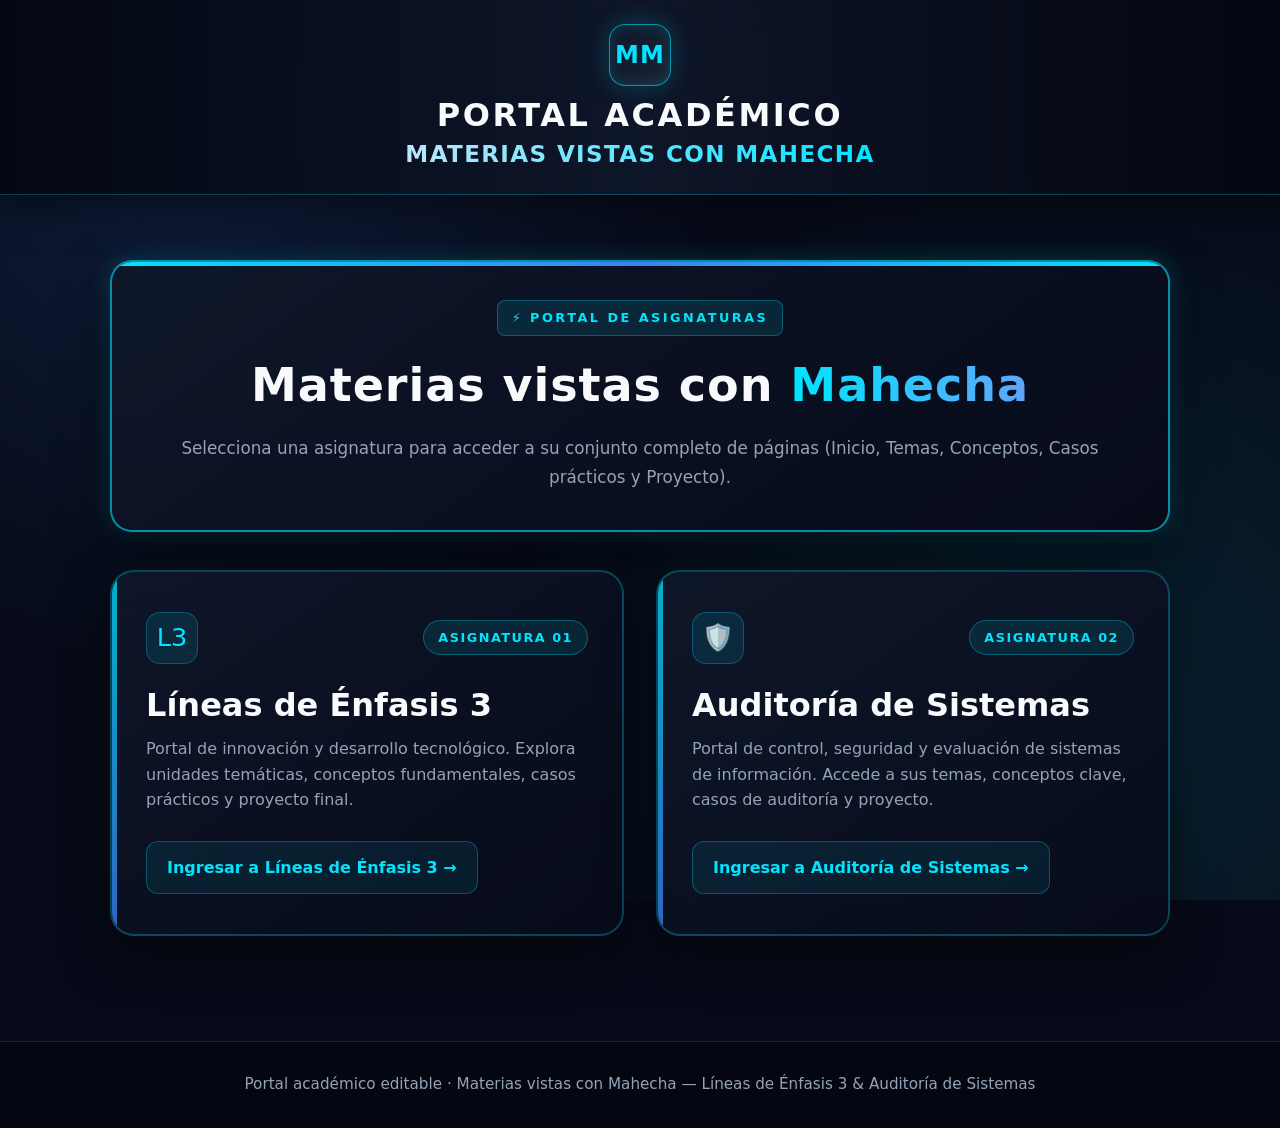
==== index.html @ c5928fbe "Add files via upload" ====
<!DOCTYPE html>
<html lang="es">
<head>
    <meta charset="utf-8">
    <meta name="viewport" content="width=device-width, initial-scale=1">
    <title>Materias vistas con Mahecha — Portal Académico</title>
    <link rel="stylesheet" href="css/estilos.css">
</head>
<body>
    <header class="site-header">
        <div class="header-inner">
            <a href="index.html" class="brand-row">
                <div class="brand-mark">MM</div>
                <div class="brand-text">
                    <div class="brand-title">PORTAL ACADÉMICO</div>
                    <div class="brand-subtitle-main">MATERIAS VISTAS CON MAHECHA</div>
                </div>
            </a>
        </div>
    </header>

    <main>
        <div class="portal-wrapper">
            <!-- Recuadro Superior del Título (según boceto) -->
            <section class="portal-title-box">
                <span class="eyebrow">⚡ Portal de Asignaturas</span>
                <h1>Materias vistas con <span>Mahecha</span></h1>
                <p>Selecciona una asignatura para acceder a su conjunto completo de páginas (Inicio, Temas, Conceptos, Casos prácticos y Proyecto).</p>
            </section>

            <!-- Dos Botones / Tarjetas Grandes (según boceto) -->
            <section class="portal-subjects-grid">
                <!-- Botón Izquierdo: Líneas de Énfasis 3 -->
                <a href="linea-enfasis-3/index.html" class="subject-card-btn">
                    <div>
                        <div class="subject-card-top">
                            <div class="card-icon" style="margin-bottom: 0;">L3</div>
                            <span class="subject-badge">Asignatura 01</span>
                        </div>
                        <div class="subject-card-body">
                            <h2>Líneas de Énfasis 3</h2>
                            <p>Portal de innovación y desarrollo tecnológico. Explora unidades temáticas, conceptos fundamentales, casos prácticos y proyecto final.</p>
                        </div>
                    </div>
                    <div class="subject-card-footer">
                        Ingresar a Líneas de Énfasis 3 →
                    </div>
                </a>

                <!-- Botón Derecho: Auditoría de Sistemas -->
                <a href="auditoria-sistemas/index.html" class="subject-card-btn">
                    <div>
                        <div class="subject-card-top">
                            <div class="card-icon" style="margin-bottom: 0;">🛡️</div>
                            <span class="subject-badge">Asignatura 02</span>
                        </div>
                        <div class="subject-card-body">
                            <h2>Auditoría de Sistemas</h2>
                            <p>Portal de control, seguridad y evaluación de sistemas de información. Accede a sus temas, conceptos clave, casos de auditoría y proyecto.</p>
                        </div>
                    </div>
                    <div class="subject-card-footer">
                        Ingresar a Auditoría de Sistemas →
                    </div>
                </a>
            </section>
        </div>
    </main>

    <footer class="site-footer">
        Portal académico editable · Materias vistas con Mahecha — Líneas de Énfasis 3 &amp; Auditoría de Sistemas
    </footer>
</body>
</html>
---- css/estilos.css ----
/* ===================================================
   LÍNEA DE ÉNFASIS 3
   CSS MAESTRO EDITABLE — TEMA AZUL TECNOLÓGICO MODERNO
=================================================== */

:root {
    /* Paleta Oscura + Azul Neón / Cian Tecnológico */
    --fondo: #070B19;
    --fondo-profundo: #040711;
    --panel: #0F172A;
    --panel-claro: #1E293B;

    --acento: #00E5FF;
    --acento-secundario: #3B82F6;
    --acento-claro: #BAE6FD;

    --blanco: #F8FAFC;
    --texto-suave: #94A3B8;

    --borde: rgba(0, 229, 255, 0.25);
    --borde-fuerte: rgba(0, 229, 255, 0.6);

    --sombra: 0 20px 50px rgba(0, 0, 0, 0.55);
    --resplandor: 0 0 25px rgba(0, 229, 255, 0.22);
}

/* RESET */

* {
    margin: 0;
    padding: 0;
    box-sizing: border-box;
}

html {
    scroll-behavior: smooth;
}

body {
    font-family: "Inter", "Segoe UI", system-ui, -apple-system, Arial, sans-serif;
    background-color: var(--fondo);
    background-image:
        radial-gradient(circle at 15% 15%, rgba(59, 130, 246, 0.14) 0%, transparent 40%),
        radial-gradient(circle at 85% 80%, rgba(0, 229, 255, 0.10) 0%, transparent 45%);
    background-attachment: fixed;
    color: var(--blanco);
    line-height: 1.7;
    min-height: 100vh;
    display: flex;
    flex-direction: column;
}

/* ==================================
   BARRA SUPERIOR TIPO PORTAL WEB + HAMBURGUESA (100% CSS)
================================== */

.site-header {
    position: sticky;
    top: 0;
    z-index: 1000;
    backdrop-filter: blur(18px);
    -webkit-backdrop-filter: blur(18px);
    background: linear-gradient(90deg, rgba(4, 7, 17, 0.95) 0%, rgba(15, 23, 42, 0.90) 50%, rgba(4, 7, 17, 0.95) 100%);
    border-bottom: 1px solid var(--borde);
    box-shadow: 0 10px 35px rgba(0, 0, 0, 0.5);
}

.header-inner {
    max-width: 1380px;
    margin: auto;
    padding: 24px 32px;
    display: flex;
    flex-direction: column;
    align-items: center;
    justify-content: center;
    position: relative;
}

.brand-row {
    display: flex;
    flex-direction: column;
    align-items: center;
    justify-content: center;
    gap: 10px;
    text-align: center;
    text-decoration: none;
}

.brand-mark {
    width: 62px;
    height: 62px;
    border-radius: 16px;
    display: flex;
    align-items: center;
    justify-content: center;
    font-size: 1.5rem;
    font-weight: 900;
    color: var(--acento);
    background: linear-gradient(135deg, rgba(15, 23, 42, 0.95), rgba(30, 41, 59, 0.75));
    border: 1px solid var(--borde-fuerte);
    box-shadow: var(--resplandor), inset 0 0 14px rgba(0, 229, 255, 0.18);
    letter-spacing: 1px;
}

.brand-text {
    display: flex;
    flex-direction: column;
    align-items: center;
    gap: 6px;
}

.brand-title {
    font-size: clamp(1.4rem, 2.5vw, 2rem);
    font-weight: 800;
    letter-spacing: 0.08em;
    line-height: 1.2;
    color: var(--blanco);
}

.brand-subtitle-main {
    font-size: clamp(1.05rem, 1.8vw, 1.45rem);
    font-weight: 800;
    letter-spacing: 0.06em;
    line-height: 1.3;
    background: linear-gradient(90deg, var(--acento-claro) 0%, var(--acento) 100%);
    -webkit-background-clip: text;
    -webkit-text-fill-color: transparent;
}

.header-left {
    position: absolute;
    top: 24px;
    left: 32px;
    display: flex;
    align-items: center;
}

.home-btn {
    display: inline-flex;
    align-items: center;
    gap: 8px;
    padding: 11px 18px;
    border-radius: 12px;
    background: rgba(15, 23, 42, 0.9);
    border: 1px solid var(--borde-fuerte);
    color: var(--blanco);
    text-decoration: none;
    font-weight: 700;
    font-size: 0.92rem;
    transition: all 0.25s ease;
    box-shadow: 0 4px 15px rgba(0, 0, 0, 0.35);
}

.home-btn:hover {
    background: rgba(0, 229, 255, 0.15);
    border-color: var(--acento);
    color: var(--blanco);
    transform: translateX(-2px);
    box-shadow: var(--resplandor);
}

.header-right {
    position: absolute;
    top: 24px;
    right: 32px;
    display: flex;
    align-items: center;
    gap: 14px;
}

.header-status {
    display: flex;
    align-items: center;
    gap: 8px;
    padding: 8px 14px;
    border-radius: 999px;
    background: rgba(15, 23, 42, 0.7);
    border: 1px solid rgba(0, 229, 255, 0.18);
    font-size: 0.82rem;
    color: var(--acento-claro);
    font-weight: 600;
}

.status-dot {
    width: 8px;
    height: 8px;
    border-radius: 50%;
    background: #10B981;
    box-shadow: 0 0 10px #10B981;
}

/* Checkbox y botón hamburguesa desactivados: menú fijo en la parte superior */
.nav-toggle,
.hamburger-btn {
    display: none !important;
}

/* Contenedor del menú superior fijo / siempre visible */
.nav-wrap {
    max-height: none;
    overflow: visible;
    opacity: 1;
    background: rgba(7, 11, 25, 0.96);
    border-top: 1px solid rgba(0, 229, 255, 0.22);
}

.navbar {
    max-width: 1380px;
    margin: auto;
    display: grid;
    grid-template-columns: repeat(auto-fit, minmax(155px, 1fr));
    gap: 12px;
    padding: 14px 32px 18px;
}

.navbar a {
    display: flex;
    align-items: center;
    justify-content: center;
    gap: 8px;
    text-decoration: none;
    color: var(--acento-claro);
    background: rgba(15, 23, 42, 0.75);
    padding: 12px 14px;
    border-radius: 12px;
    border: 1px solid rgba(0, 229, 255, 0.18);
    transition: all 0.25s ease;
    font-weight: 600;
    font-size: 0.92rem;
    text-align: center;
}

.navbar a:hover {
    background: rgba(0, 229, 255, 0.12);
    border-color: var(--acento);
    color: var(--blanco);
    transform: translateY(-2px);
    box-shadow: 0 6px 20px rgba(0, 229, 255, 0.2);
}

.navbar a[aria-current="page"] {
    background: linear-gradient(135deg, var(--acento) 0%, var(--acento-secundario) 100%);
    color: #040711;
    border-color: transparent;
    font-weight: 700;
    box-shadow: 0 8px 25px rgba(0, 229, 255, 0.35);
}

/* ==================================
   CONTENIDO PRINCIPAL
================================== */

main {
    max-width: 1380px;
    width: 100%;
    margin: auto;
    padding: 45px 32px;
    flex: 1;
}

/* ==================================
   HERO REORDENADO (DISEÑO ASIMÉTRICO / 2 COLUMNAS)
================================== */

.hero {
    padding: 50px 45px;
    border-radius: 24px;
    background: linear-gradient(145deg, rgba(15, 23, 42, 0.92) 0%, rgba(7, 11, 25, 0.96) 100%);
    border: 1px solid var(--borde);
    box-shadow: var(--sombra), var(--resplandor);
    position: relative;
    overflow: hidden;
    display: flex;
    align-items: center;
    justify-content: space-between;
    gap: 40px;
    text-align: left;
}

.hero::before {
    content: "";
    position: absolute;
    top: 0;
    bottom: 0;
    left: 0;
    width: 4px;
    background: linear-gradient(180deg, var(--acento), var(--acento-secundario));
}

.hero-content {
    flex: 1 1 55%;
    display: flex;
    flex-direction: column;
    align-items: flex-start;
}

.hero-top-bar {
    display: flex;
    align-items: center;
    gap: 14px;
    flex-wrap: wrap;
    margin-bottom: 18px;
}

.eyebrow {
    color: var(--acento);
    font-size: 0.8rem;
    font-weight: 700;
    text-transform: uppercase;
    letter-spacing: 2.5px;
    display: inline-flex;
    align-items: center;
    gap: 8px;
    padding: 6px 14px;
    border-radius: 8px;
    background: rgba(0, 229, 255, 0.1);
    border: 1px solid rgba(0, 229, 255, 0.3);
}

.hero h1 {
    font-size: clamp(2rem, 3.8vw, 3.2rem);
    line-height: 1.15;
    text-align: left;
    margin: 0;
    font-weight: 800;
    letter-spacing: -0.02em;
}

.hero h1 span {
    background: linear-gradient(90deg, var(--acento) 0%, #60A5FA 100%);
    -webkit-background-clip: text;
    -webkit-text-fill-color: transparent;
}

.hero p {
    margin: 18px 0 0;
    color: var(--acento-claro);
    font-size: 1.08rem;
    opacity: 0.9;
    max-width: 640px;
}

/* COLUMNA DERECHA DEL HERO (BENTO WIDGET) */

.hero-side {
    flex: 1 1 40%;
    display: grid;
    grid-template-columns: repeat(2, 1fr);
    gap: 14px;
    width: 100%;
}

.mini-box {
    background: rgba(4, 7, 17, 0.65);
    border: 1px solid rgba(0, 229, 255, 0.2);
    border-radius: 16px;
    padding: 18px 16px;
    text-decoration: none;
    color: var(--blanco);
    transition: all 0.25s ease;
    display: flex;
    flex-direction: column;
    gap: 6px;
}

.mini-box:hover {
    border-color: var(--acento);
    background: rgba(0, 229, 255, 0.08);
    transform: translateY(-3px);
}

.mini-box-num {
    font-size: 0.78rem;
    font-weight: 800;
    color: var(--acento);
    letter-spacing: 1.5px;
    text-transform: uppercase;
}

.mini-box strong {
    font-size: 1.02rem;
    color: var(--blanco);
}

.mini-box span {
    font-size: 0.85rem;
    color: var(--texto-suave);
    line-height: 1.4;
}

/* ==================================
   BOTONES
================================== */

.hero-actions {
    display: flex;
    justify-content: flex-start;
    flex-wrap: wrap;
    gap: 14px;
    margin-top: 28px;
}

.button {
    padding: 13px 24px;
    border-radius: 12px;
    text-decoration: none;
    font-weight: 700;
    font-size: 0.96rem;
    transition: all 0.25s ease;
    display: inline-flex;
    align-items: center;
    gap: 8px;
}

.button:hover {
    transform: translateY(-3px);
}

.button-primary {
    background: linear-gradient(135deg, var(--acento) 0%, var(--acento-secundario) 100%);
    color: #040711;
    box-shadow: 0 8px 25px rgba(0, 229, 255, 0.3);
}

.button-primary:hover {
    box-shadow: 0 12px 30px rgba(0, 229, 255, 0.5);
}

.button-secondary {
    border: 1px solid var(--acento);
    color: var(--acento-claro);
    background: rgba(0, 229, 255, 0.06);
}

.button-secondary:hover {
    background: rgba(0, 229, 255, 0.15);
    color: var(--blanco);
}

/* ==================================
   TARJETAS (CARDS)
================================== */

.card-grid {
    display: grid;
    grid-template-columns: repeat(auto-fit, minmax(290px, 1fr));
    gap: 24px;
    margin-top: 32px;
}

.card {
    background: linear-gradient(145deg, rgba(15, 23, 42, 0.88), rgba(7, 11, 25, 0.95));
    padding: 30px 26px;
    border-radius: 20px;
    border: 1px solid var(--borde);
    transition: all 0.3s ease;
    box-shadow: 0 12px 30px rgba(0, 0, 0, 0.35);
    position: relative;
    overflow: hidden;
}

.card:hover {
    transform: translateY(-6px);
    border-color: var(--borde-fuerte);
    box-shadow: 0 16px 35px rgba(0, 0, 0, 0.5), var(--resplandor);
}

.card-icon {
    width: 52px;
    height: 52px;
    border-radius: 14px;
    background: rgba(0, 229, 255, 0.1);
    border: 1px solid rgba(0, 229, 255, 0.25);
    display: flex;
    align-items: center;
    justify-content: center;
    font-size: 1.6rem;
    color: var(--acento);
    margin-bottom: 18px;
}

.card h3 {
    font-size: 1.3rem;
    color: var(--blanco);
    margin-bottom: 10px;
}

.card p {
    color: var(--texto-suave);
    font-size: 0.98rem;
}

/* ==================================
   PANEL DE CONTENIDO Y NOTAS
================================== */

.content-panel {
    margin-top: 32px;
    padding: 35px;
    border-radius: 20px;
    background: rgba(15, 23, 42, 0.78);
    border: 1px solid var(--borde);
    box-shadow: var(--sombra);
}

.note {
    margin-top: 20px;
    padding: 16px 20px;
    border-radius: 0 12px 12px 0;
    border-left: 4px solid var(--acento);
    background: rgba(0, 229, 255, 0.08);
    color: var(--acento-claro);
}

/* ==================================
   PÁGINA INICIAL DE SELECCIÓN DE MATERIAS
================================== */

.portal-wrapper {
    max-width: 1060px;
    margin: 20px auto 0;
    display: flex;
    flex-direction: column;
    gap: 38px;
}

.portal-title-box {
    padding: 38px 32px;
    border-radius: 22px;
    background: linear-gradient(145deg, rgba(15, 23, 42, 0.94) 0%, rgba(7, 11, 25, 0.98) 100%);
    border: 2px solid var(--borde-fuerte);
    box-shadow: var(--sombra), var(--resplandor);
    text-align: center;
    position: relative;
    overflow: hidden;
}

.portal-title-box::before {
    content: "";
    position: absolute;
    top: 0;
    left: 0;
    right: 0;
    height: 4px;
    background: linear-gradient(90deg, var(--acento), var(--acento-secundario), var(--acento));
}

.portal-title-box h1 {
    font-size: clamp(1.9rem, 3.6vw, 2.9rem);
    font-weight: 800;
    letter-spacing: 0.02em;
    color: var(--blanco);
    margin-top: 10px;
}

.portal-title-box h1 span {
    background: linear-gradient(90deg, var(--acento) 0%, #60A5FA 100%);
    -webkit-background-clip: text;
    -webkit-text-fill-color: transparent;
}

.portal-title-box p {
    margin-top: 10px;
    color: var(--texto-suave);
    font-size: 1.05rem;
}

.portal-subjects-grid {
    display: grid;
    grid-template-columns: repeat(2, 1fr);
    gap: 32px;
}

.subject-card-btn {
    display: flex;
    flex-direction: column;
    justify-content: space-between;
    min-height: 310px;
    padding: 40px 34px;
    border-radius: 24px;
    background: linear-gradient(145deg, rgba(15, 23, 42, 0.92), rgba(7, 11, 25, 0.96));
    border: 2px solid var(--borde);
    box-shadow: var(--sombra);
    text-decoration: none;
    color: var(--blanco);
    transition: all 0.3s cubic-bezier(0.16, 1, 0.3, 1);
    position: relative;
    overflow: hidden;
}

.subject-card-btn::before {
    content: "";
    position: absolute;
    top: 0;
    bottom: 0;
    left: 0;
    width: 5px;
    background: linear-gradient(180deg, var(--acento), var(--acento-secundario));
    opacity: 0.75;
    transition: width 0.3s ease, opacity 0.3s ease;
}

.subject-card-btn:hover {
    transform: translateY(-8px);
    border-color: var(--acento);
    box-shadow: 0 22px 45px rgba(0, 0, 0, 0.6), 0 0 32px rgba(0, 229, 255, 0.32);
    background: linear-gradient(145deg, rgba(30, 41, 59, 0.92), rgba(15, 23, 42, 0.96));
}

.subject-card-btn:hover::before {
    width: 8px;
    opacity: 1;
}

.subject-card-top {
    display: flex;
    align-items: center;
    justify-content: space-between;
    margin-bottom: 22px;
}

.subject-badge {
    padding: 6px 14px;
    border-radius: 999px;
    font-size: 0.8rem;
    font-weight: 700;
    letter-spacing: 1.5px;
    text-transform: uppercase;
    color: var(--acento);
    background: rgba(0, 229, 255, 0.1);
    border: 1px solid rgba(0, 229, 255, 0.3);
}

.subject-card-body h2 {
    font-size: clamp(1.65rem, 2.5vw, 2.2rem);
    font-weight: 800;
    color: var(--blanco);
    line-height: 1.2;
    margin-bottom: 12px;
}

.subject-card-body p {
    color: var(--texto-suave);
    font-size: 1rem;
    line-height: 1.6;
}

.subject-card-footer {
    margin-top: 28px;
    display: inline-flex;
    align-items: center;
    gap: 10px;
    font-weight: 700;
    font-size: 1rem;
    color: var(--acento);
    padding: 12px 20px;
    border-radius: 12px;
    background: rgba(0, 229, 255, 0.08);
    border: 1px solid rgba(0, 229, 255, 0.28);
    align-self: flex-start;
    transition: all 0.25s ease;
}

.subject-card-btn:hover .subject-card-footer {
    background: linear-gradient(135deg, var(--acento) 0%, var(--acento-secundario) 100%);
    color: #040711;
    border-color: transparent;
    box-shadow: 0 8px 25px rgba(0, 229, 255, 0.35);
}

/* ==================================
   FOOTER
================================== */

.site-footer {
    margin-top: 60px;
    border-top: 1px solid rgba(0, 229, 255, 0.18);
    background: rgba(4, 7, 17, 0.9);
    padding: 30px;
    text-align: center;
    color: var(--texto-suave);
    font-size: 0.95rem;
}

/* ==================================
   RESPONSIVE
================================== */

@media (max-width: 960px) {
    .header-left,
    .header-right {
        position: static;
        margin-top: 12px;
    }

    .hero {
        flex-direction: column;
        align-items: flex-start;
        padding: 36px 26px;
    }

    .hero-side {
        width: 100%;
    }

    .portal-subjects-grid {
        grid-template-columns: 1fr;
    }
}

@media (max-width: 600px) {
    .header-inner {
        padding: 18px;
    }

    .brand-title {
        font-size: 1.2rem;
    }

    .brand-subtitle-main {
        font-size: 0.95rem;
    }

    .navbar {
        grid-template-columns: 1fr;
        padding: 16px 18px;
    }

    main {
        padding: 30px 18px;
    }

    .hero h1 {
        font-size: 2rem;
    }

    .hero-side {
        grid-template-columns: 1fr;
    }
}
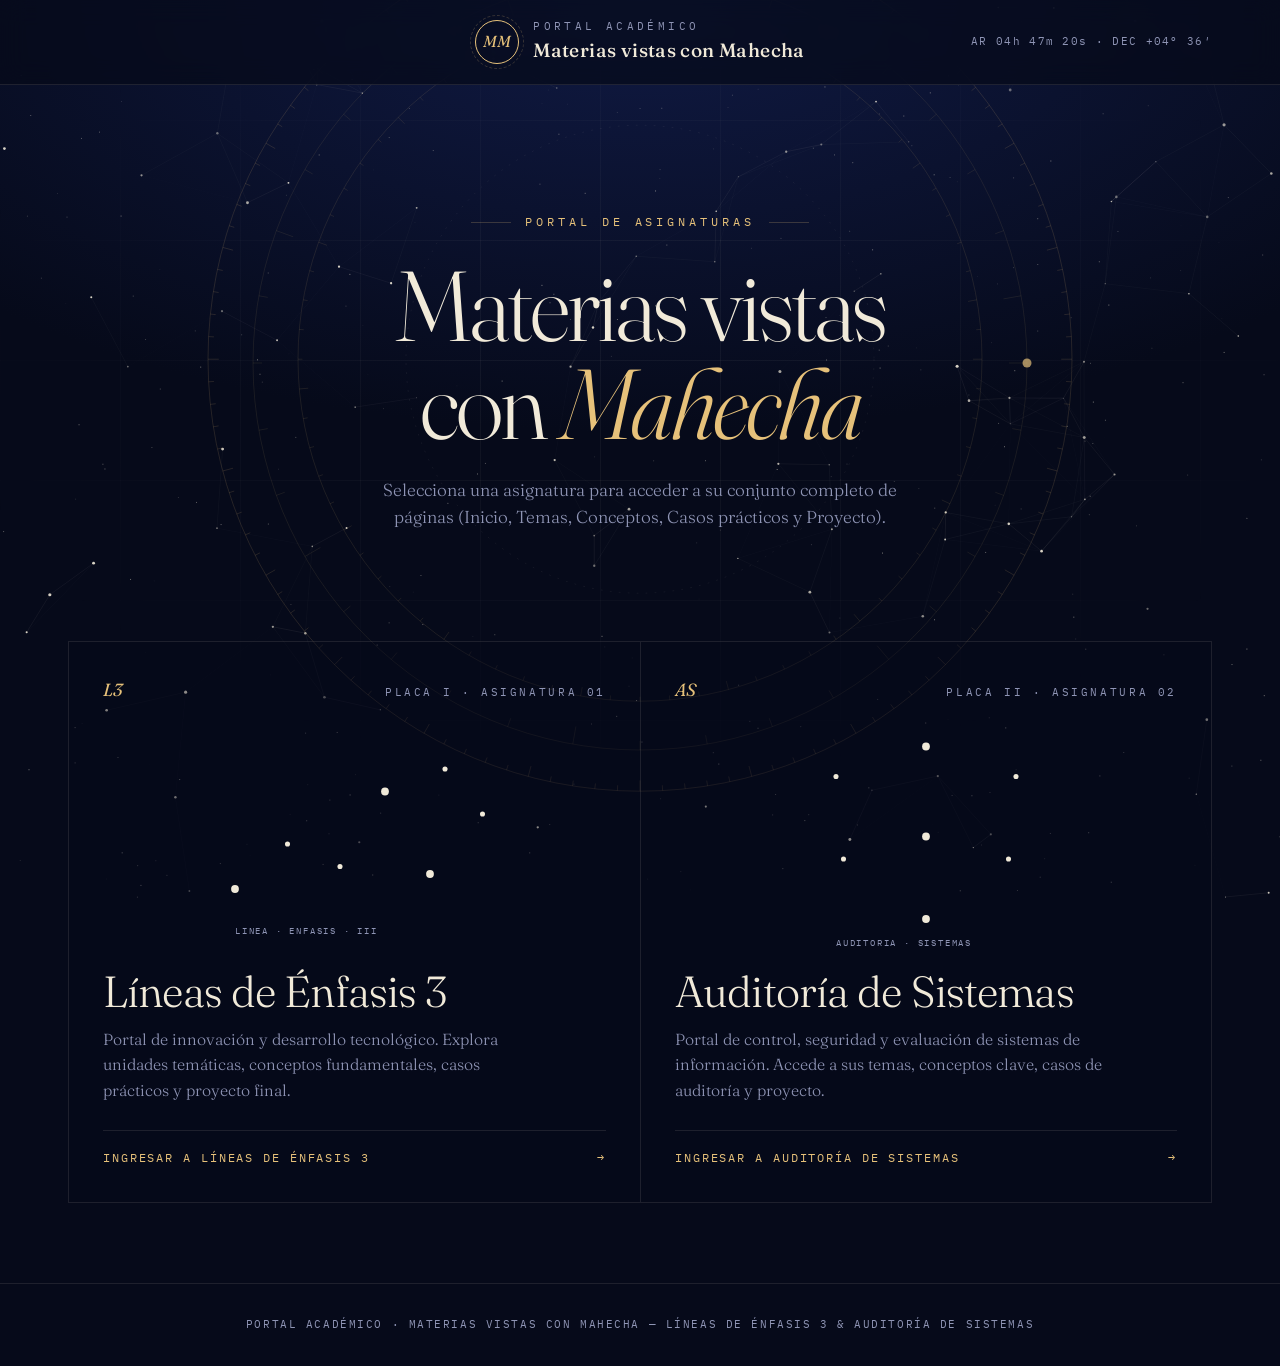
==== commit 60d77c71: "Add files via upload" ====
--- a/index.html
+++ b/index.html
@@ -1,74 +1,104 @@
-<!DOCTYPE html>
-<html lang="es">
-<head>
-    <meta charset="utf-8">
-    <meta name="viewport" content="width=device-width, initial-scale=1">
-    <title>Materias vistas con Mahecha — Portal Académico</title>
-    <link rel="stylesheet" href="css/estilos.css">
-</head>
-<body>
-    <header class="site-header">
-        <div class="header-inner">
-            <a href="index.html" class="brand-row">
-                <div class="brand-mark">MM</div>
-                <div class="brand-text">
-                    <div class="brand-title">PORTAL ACADÉMICO</div>
-                    <div class="brand-subtitle-main">MATERIAS VISTAS CON MAHECHA</div>
-                </div>
-            </a>
-        </div>
-    </header>
-
-    <main>
-        <div class="portal-wrapper">
-            <!-- Recuadro Superior del Título (según boceto) -->
-            <section class="portal-title-box">
-                <span class="eyebrow">⚡ Portal de Asignaturas</span>
-                <h1>Materias vistas con <span>Mahecha</span></h1>
-                <p>Selecciona una asignatura para acceder a su conjunto completo de páginas (Inicio, Temas, Conceptos, Casos prácticos y Proyecto).</p>
-            </section>
-
-            <!-- Dos Botones / Tarjetas Grandes (según boceto) -->
-            <section class="portal-subjects-grid">
-                <!-- Botón Izquierdo: Líneas de Énfasis 3 -->
-                <a href="linea-enfasis-3/index.html" class="subject-card-btn">
-                    <div>
-                        <div class="subject-card-top">
-                            <div class="card-icon" style="margin-bottom: 0;">L3</div>
-                            <span class="subject-badge">Asignatura 01</span>
-                        </div>
-                        <div class="subject-card-body">
-                            <h2>Líneas de Énfasis 3</h2>
-                            <p>Portal de innovación y desarrollo tecnológico. Explora unidades temáticas, conceptos fundamentales, casos prácticos y proyecto final.</p>
-                        </div>
-                    </div>
-                    <div class="subject-card-footer">
-                        Ingresar a Líneas de Énfasis 3 →
-                    </div>
-                </a>
-
-                <!-- Botón Derecho: Auditoría de Sistemas -->
-                <a href="auditoria-sistemas/index.html" class="subject-card-btn">
-                    <div>
-                        <div class="subject-card-top">
-                            <div class="card-icon" style="margin-bottom: 0;">🛡️</div>
-                            <span class="subject-badge">Asignatura 02</span>
-                        </div>
-                        <div class="subject-card-body">
-                            <h2>Auditoría de Sistemas</h2>
-                            <p>Portal de control, seguridad y evaluación de sistemas de información. Accede a sus temas, conceptos clave, casos de auditoría y proyecto.</p>
-                        </div>
-                    </div>
-                    <div class="subject-card-footer">
-                        Ingresar a Auditoría de Sistemas →
-                    </div>
-                </a>
-            </section>
-        </div>
-    </main>
-
-    <footer class="site-footer">
-        Portal académico editable · Materias vistas con Mahecha — Líneas de Énfasis 3 &amp; Auditoría de Sistemas
-    </footer>
-</body>
-</html>
+<!DOCTYPE html>
+<html lang="es">
+<head>
+    <meta charset="utf-8">
+    <meta name="viewport" content="width=device-width, initial-scale=1">
+    <title>Materias vistas con Mahecha — Portal Académico</title>
+    <meta name="theme-color" content="#060a1a">
+    <link rel="preconnect" href="https://fonts.googleapis.com">
+    <link rel="preconnect" href="https://fonts.gstatic.com" crossorigin>
+    <link rel="stylesheet" href="https://fonts.googleapis.com/css2?family=Fraunces:ital,opsz,wght@0,9..144,300;0,9..144,500;1,9..144,300;1,9..144,500&family=IBM+Plex+Mono:wght@400;500&display=swap">
+    <link rel="stylesheet" href="css/carta-estelar.css">
+    <link rel="stylesheet" href="css/portada.css">
+    <script src="js/carta-estelar.js" defer></script>
+</head>
+<body>
+    <!-- Fondo: retícula de coordenadas + red de constelaciones (js/carta-estelar.js) -->
+    <div class="reticula" aria-hidden="true"></div>
+    <canvas id="constelacion" aria-hidden="true"></canvas>
+
+    <header class="site-header revelar">
+        <div class="header-inner">
+            <a href="index.html" class="brand-row">
+                <div class="brand-mark">MM</div>
+                <div class="brand-text">
+                    <div class="brand-title">PORTAL ACADÉMICO</div>
+                    <div class="brand-subtitle-main">Materias vistas con Mahecha</div>
+                </div>
+            </a>
+            <span class="coordenadas" data-reloj aria-hidden="true">AR 00h 00m 00s · DEC +04° 36′</span>
+        </div>
+    </header>
+
+    <main>
+        <div class="portal-wrapper">
+            <!-- Recuadro superior del título (según boceto) -->
+            <section class="portal-title-box">
+                <div class="astrolabio" aria-hidden="true" data-astrolabio></div>
+                <span class="eyebrow revelar" style="--d: .2s">Portal de asignaturas</span>
+                <h1 class="revelar" style="--d: .35s">Materias vistas<br>con <span>Mahecha</span></h1>
+                <p class="revelar" style="--d: .5s">Selecciona una asignatura para acceder a su conjunto completo de páginas (Inicio, Temas, Conceptos, Casos prácticos y Proyecto).</p>
+            </section>
+
+            <!-- Dos botones / tarjetas grandes (según boceto) -->
+            <section class="portal-subjects-grid revelar" style="--d: .65s">
+                <!-- Botón izquierdo: Líneas de Énfasis 3 -->
+                <a href="linea-enfasis-3/index.html" class="subject-card-btn card-enfasis">
+                    <div class="subject-card-top">
+                        <span class="card-icon">L3</span>
+                        <span class="subject-badge">Placa I · Asignatura 01</span>
+                    </div>
+                    <div class="dibujo" aria-hidden="true">
+                        <svg viewBox="0 0 200 150">
+                            <polyline class="trazo" pathLength="400" points="20,110 55,80 90,95 120,45 160,30 185,60 150,100 90,95" />
+                            <circle class="halo" cx="20" cy="110" r="7" /><circle class="astro" cx="20" cy="110" r="2.6" />
+                            <circle class="halo" cx="55" cy="80" r="7" /><circle class="astro" cx="55" cy="80" r="1.7" />
+                            <circle class="halo" cx="90" cy="95" r="7" /><circle class="astro" cx="90" cy="95" r="1.7" />
+                            <circle class="halo" cx="120" cy="45" r="7" /><circle class="astro" cx="120" cy="45" r="2.6" />
+                            <circle class="halo" cx="160" cy="30" r="7" /><circle class="astro" cx="160" cy="30" r="1.7" />
+                            <circle class="halo" cx="185" cy="60" r="7" /><circle class="astro" cx="185" cy="60" r="1.7" />
+                            <circle class="halo" cx="150" cy="100" r="7" /><circle class="astro" cx="150" cy="100" r="2.6" />
+                            <text class="nombre" x="20" y="140">LINEA · ENFASIS · III</text>
+                        </svg>
+                    </div>
+                    <div class="subject-card-body">
+                        <h2>Líneas de Énfasis 3</h2>
+                        <p>Portal de innovación y desarrollo tecnológico. Explora unidades temáticas, conceptos fundamentales, casos prácticos y proyecto final.</p>
+                    </div>
+                    <div class="subject-card-footer">Ingresar a Líneas de Énfasis 3 <b aria-hidden="true">→</b></div>
+                </a>
+
+                <!-- Botón derecho: Auditoría de Sistemas -->
+                <a href="auditoria-sistemas/index.html" class="subject-card-btn card-auditoria">
+                    <div class="subject-card-top">
+                        <span class="card-icon">AS</span>
+                        <span class="subject-badge">Placa II · Asignatura 02</span>
+                    </div>
+                    <div class="dibujo" aria-hidden="true">
+                        <svg viewBox="0 0 200 150">
+                            <polyline class="trazo" pathLength="400" points="100,15 160,35 155,90 100,130 45,90 40,35 100,15 100,75 155,90" />
+                            <circle class="halo" cx="100" cy="15" r="7" /><circle class="astro" cx="100" cy="15" r="2.6" />
+                            <circle class="halo" cx="160" cy="35" r="7" /><circle class="astro" cx="160" cy="35" r="1.7" />
+                            <circle class="halo" cx="155" cy="90" r="7" /><circle class="astro" cx="155" cy="90" r="1.7" />
+                            <circle class="halo" cx="100" cy="130" r="7" /><circle class="astro" cx="100" cy="130" r="2.6" />
+                            <circle class="halo" cx="45" cy="90" r="7" /><circle class="astro" cx="45" cy="90" r="1.7" />
+                            <circle class="halo" cx="40" cy="35" r="7" /><circle class="astro" cx="40" cy="35" r="1.7" />
+                            <circle class="halo" cx="100" cy="75" r="7" /><circle class="astro" cx="100" cy="75" r="2.6" />
+                            <text class="nombre" x="40" y="148">AUDITORIA · SISTEMAS</text>
+                        </svg>
+                    </div>
+                    <div class="subject-card-body">
+                        <h2>Auditoría de Sistemas</h2>
+                        <p>Portal de control, seguridad y evaluación de sistemas de información. Accede a sus temas, conceptos clave, casos de auditoría y proyecto.</p>
+                    </div>
+                    <div class="subject-card-footer">Ingresar a Auditoría de Sistemas <b aria-hidden="true">→</b></div>
+                </a>
+            </section>
+        </div>
+    </main>
+
+    <footer class="site-footer">
+        Portal académico · Materias vistas con Mahecha — Líneas de Énfasis 3 &amp; Auditoría de Sistemas
+    </footer>
+</body>
+</html>
--- a/css/carta-estelar.css
+++ b/css/carta-estelar.css
@@ -0,0 +1,362 @@
+/* ===================================================
+   CARTA ESTELAR — BASE COMPARTIDA
+   Tokens, fondo, encabezado, pie y animaciones comunes.
+   Lo usan la portada (portada.css) y Líneas de Énfasis 3 (estilos.css).
+   Fuentes: Fraunces + IBM Plex Mono, cargadas desde el <head> de cada página.
+=================================================== */
+
+:root {
+    --tinta: #060a1a;
+    --oro: #e6c17a;
+    --oro-tenue: rgba(230, 193, 122, 0.22);
+    --marfil: #f1ead9;
+    --niebla: #8f95b5;
+    --linea: rgba(241, 234, 217, 0.1);
+    --curva: cubic-bezier(0.22, 1, 0.36, 1);
+    --fuente-titulo: 'Fraunces', Georgia, serif;
+    --fuente-mono: 'IBM Plex Mono', ui-monospace, monospace;
+}
+
+* {
+    margin: 0;
+    padding: 0;
+    box-sizing: border-box;
+}
+
+html {
+    scroll-behavior: smooth;
+}
+
+body {
+    font-family: var(--fuente-titulo);
+    background: radial-gradient(ellipse 120% 80% at 50% 0%, #101a44 0%, var(--tinta) 60%) fixed;
+    background-color: var(--tinta);
+    color: var(--marfil);
+    min-height: 100vh;
+    display: flex;
+    flex-direction: column;
+    overflow-x: hidden;
+    line-height: 1.6;
+    transition: opacity 0.35s ease;
+}
+
+/* Transición al salir hacia otra página (js/carta-estelar.js) */
+body.saliendo {
+    opacity: 0;
+}
+
+.eyebrow,
+.brand-title,
+.coordenadas,
+.site-footer,
+.dibujo .nombre,
+code {
+    font-family: var(--fuente-mono);
+}
+
+a:focus-visible {
+    outline: 1px solid var(--oro);
+    outline-offset: 4px;
+}
+
+::selection {
+    background: var(--oro);
+    color: var(--tinta);
+}
+
+/* ==================================
+   FONDO: RETÍCULA, CONSTELACIONES Y ASTROLABIO
+================================== */
+
+.reticula {
+    position: fixed;
+    inset: 0;
+    z-index: -2;
+    pointer-events: none;
+    opacity: 0.5;
+    background-image:
+        linear-gradient(var(--linea) 1px, transparent 1px),
+        linear-gradient(90deg, var(--linea) 1px, transparent 1px);
+    background-size: 120px 120px;
+    -webkit-mask-image: radial-gradient(ellipse 70% 60% at 50% 40%, #000 20%, transparent 80%);
+    mask-image: radial-gradient(ellipse 70% 60% at 50% 40%, #000 20%, transparent 80%);
+}
+
+#constelacion {
+    position: fixed;
+    inset: 0;
+    z-index: -1;
+    pointer-events: none;
+}
+
+.astrolabio {
+    position: absolute;
+    left: 50%;
+    top: 50%;
+    width: min(900px, 130vw);
+    aspect-ratio: 1;
+    transform: translate(-50%, -50%);
+    z-index: -1;
+    pointer-events: none;
+}
+
+.astrolabio svg {
+    width: 100%;
+    height: 100%;
+    animation: rotar 240s linear infinite;
+}
+
+.astrolabio .contrario {
+    position: absolute;
+    inset: 0;
+    animation-direction: reverse;
+    animation-duration: 180s;
+}
+
+@keyframes rotar {
+    to { transform: rotate(360deg); }
+}
+
+/* Entrada escalonada: usar style="--d: .3s" para el retraso */
+.revelar {
+    opacity: 0;
+    transform: translateY(18px);
+    animation: aparecer 1.4s var(--curva) forwards;
+    animation-delay: var(--d, 0s);
+}
+
+@keyframes aparecer {
+    to { opacity: 1; transform: none; }
+}
+
+/* ==================================
+   ENCABEZADO
+================================== */
+
+.site-header {
+    position: sticky;
+    top: 0;
+    z-index: 20;
+    border-bottom: 1px solid var(--linea);
+    background: rgba(6, 10, 26, 0.72);
+    backdrop-filter: blur(12px);
+    -webkit-backdrop-filter: blur(12px);
+}
+
+.header-inner {
+    max-width: 1200px;
+    margin: auto;
+    padding: 18px 28px;
+    display: grid;
+    grid-template-columns: 1fr auto 1fr;
+    align-items: center;
+    gap: 16px;
+}
+
+.brand-row {
+    grid-column: 2;
+    display: flex;
+    align-items: center;
+    gap: 14px;
+    text-decoration: none;
+    color: inherit;
+}
+
+.brand-mark {
+    position: relative;
+    flex-shrink: 0;
+    width: 44px;
+    height: 44px;
+    border-radius: 50%;
+    display: grid;
+    place-items: center;
+    border: 1px solid var(--oro);
+    color: var(--oro);
+    font-style: italic;
+    font-size: 1rem;
+    transition: background 0.4s, color 0.4s;
+}
+
+.brand-mark::before {
+    content: "";
+    position: absolute;
+    inset: -6px;
+    border-radius: 50%;
+    border: 1px dashed var(--oro-tenue);
+    animation: rotar 30s linear infinite;
+}
+
+.brand-row:hover .brand-mark {
+    background: var(--oro);
+    color: var(--tinta);
+}
+
+.brand-title {
+    font-size: 0.66rem;
+    letter-spacing: 0.32em;
+    color: var(--niebla);
+}
+
+.brand-subtitle-main {
+    font-size: clamp(1rem, 1.8vw, 1.2rem);
+    font-weight: 500;
+    letter-spacing: 0.02em;
+}
+
+.coordenadas {
+    grid-column: 3;
+    justify-self: end;
+    font-size: 0.68rem;
+    letter-spacing: 0.12em;
+    color: var(--niebla);
+}
+
+/* ==================================
+   CONTENIDO Y ELEMENTOS COMUNES
+================================== */
+
+main {
+    max-width: 1200px;
+    width: 100%;
+    margin: auto;
+    padding: 0 28px 40px;
+    flex: 1;
+    /* El astrolabio es más ancho que la pantalla en móvil: se recorta sin crear scroll lateral */
+    overflow-x: hidden;
+    overflow-x: clip;
+}
+
+.eyebrow {
+    display: inline-flex;
+    align-items: center;
+    gap: 14px;
+    font-size: 0.72rem;
+    letter-spacing: 0.34em;
+    text-transform: uppercase;
+    color: var(--oro);
+}
+
+.eyebrow::before,
+.eyebrow::after {
+    content: "";
+    width: 40px;
+    height: 1px;
+    background: var(--oro-tenue);
+}
+
+/* Constelaciones dibujadas en SVG (pathLength="400" en cada trazo) */
+.dibujo {
+    display: grid;
+    place-items: center;
+}
+
+.dibujo svg {
+    width: min(100%, 300px);
+    overflow: visible;
+}
+
+.dibujo .trazo {
+    fill: none;
+    stroke: var(--oro);
+    stroke-width: 0.7;
+    stroke-dasharray: 400;
+    stroke-dashoffset: 400;
+    transition: stroke-dashoffset 1.6s var(--curva);
+}
+
+.dibujo .astro {
+    fill: var(--marfil);
+    transition: fill 0.5s;
+}
+
+.dibujo .halo {
+    fill: var(--oro);
+    opacity: 0;
+    transition: opacity 0.6s;
+}
+
+.dibujo .nombre {
+    font-size: 6px;
+    letter-spacing: 0.2em;
+    fill: var(--niebla);
+}
+
+/* ==================================
+   PIE DE PÁGINA
+================================== */
+
+.site-footer {
+    margin-top: 40px;
+    padding: 32px 20px;
+    border-top: 1px solid var(--linea);
+    text-align: center;
+    font-size: 0.7rem;
+    letter-spacing: 0.14em;
+    text-transform: uppercase;
+    color: var(--niebla);
+}
+
+/* ==================================
+   RESPONSIVE
+================================== */
+
+@media (max-width: 900px) {
+    .header-inner {
+        grid-template-columns: 1fr;
+        justify-items: center;
+    }
+
+    .brand-row {
+        grid-column: 1;
+    }
+
+    .coordenadas {
+        display: none;
+    }
+
+    /* En pantallas táctiles no hay hover: las constelaciones se muestran dibujadas */
+    .dibujo .trazo {
+        stroke-dashoffset: 0;
+    }
+}
+
+@media (max-width: 520px) {
+    .header-inner {
+        padding: 14px 16px;
+    }
+
+    .brand-subtitle-main {
+        font-size: 0.95rem;
+    }
+
+    main {
+        padding: 0 16px 30px;
+    }
+
+    .eyebrow {
+        letter-spacing: 0.22em;
+    }
+
+    .eyebrow::before,
+    .eyebrow::after {
+        width: 22px;
+    }
+}
+
+@media (prefers-reduced-motion: reduce) {
+    *,
+    *::before,
+    *::after {
+        animation: none !important;
+        transition: none !important;
+    }
+
+    .revelar {
+        opacity: 1;
+        transform: none;
+    }
+
+    .dibujo .trazo {
+        stroke-dashoffset: 0;
+    }
+}
--- a/css/portada.css
+++ b/css/portada.css
@@ -0,0 +1,226 @@
+/* ===================================================
+   PORTADA — DISEÑO "CARTA ESTELAR"
+   Solo lo exclusivo de index.html. La base (fondo, encabezado,
+   pie, constelaciones) está en carta-estelar.css.
+=================================================== */
+
+.subject-badge,
+.subject-card-footer {
+    font-family: var(--fuente-mono);
+}
+
+/* ==================================
+   TÍTULO
+================================== */
+
+.portal-title-box {
+    position: relative;
+    text-align: center;
+    padding: 120px 0 110px;
+}
+
+.portal-title-box h1 {
+    font-weight: 300;
+    font-size: clamp(2.6rem, 8vw, 6.2rem);
+    line-height: 0.98;
+    letter-spacing: -0.03em;
+    margin: 26px 0 24px;
+}
+
+.portal-title-box h1 span {
+    font-style: italic;
+    color: var(--oro);
+}
+
+.portal-title-box p {
+    max-width: 560px;
+    margin: auto;
+    color: var(--niebla);
+    font-size: 1.08rem;
+    font-weight: 300;
+}
+
+/* ==================================
+   TARJETAS DE MATERIAS (PLACAS)
+================================== */
+
+.portal-subjects-grid {
+    display: grid;
+    grid-template-columns: repeat(2, 1fr);
+    border: 1px solid var(--linea);
+    background: rgba(6, 10, 26, 0.35);
+}
+
+.subject-card-btn {
+    position: relative;
+    display: flex;
+    flex-direction: column;
+    min-height: 460px;
+    padding: 34px;
+    color: inherit;
+    text-decoration: none;
+    overflow: hidden;
+    transition: background 0.6s var(--curva);
+}
+
+.subject-card-btn + .subject-card-btn {
+    border-left: 1px solid var(--linea);
+}
+
+.subject-card-btn:hover,
+.subject-card-btn:focus-visible {
+    background: rgba(230, 193, 122, 0.04);
+}
+
+/* Esquinas tipo placa fotográfica */
+.subject-card-btn::before,
+.subject-card-btn::after {
+    content: "";
+    position: absolute;
+    width: 18px;
+    height: 18px;
+    border-color: var(--oro);
+    border-style: solid;
+    opacity: 0;
+    transition: opacity 0.4s, transform 0.6s var(--curva);
+}
+
+.subject-card-btn::before {
+    top: 14px;
+    left: 14px;
+    border-width: 1px 0 0 1px;
+    transform: translate(8px, 8px);
+}
+
+.subject-card-btn::after {
+    bottom: 14px;
+    right: 14px;
+    border-width: 0 1px 1px 0;
+    transform: translate(-8px, -8px);
+}
+
+.subject-card-btn:hover::before,
+.subject-card-btn:hover::after,
+.subject-card-btn:focus-visible::before,
+.subject-card-btn:focus-visible::after {
+    opacity: 1;
+    transform: none;
+}
+
+.subject-card-top {
+    display: flex;
+    justify-content: space-between;
+    align-items: baseline;
+    gap: 12px;
+}
+
+.card-icon {
+    font-style: italic;
+    font-size: 1.1rem;
+    color: var(--oro);
+}
+
+.subject-badge {
+    font-size: 0.68rem;
+    letter-spacing: 0.24em;
+    text-transform: uppercase;
+    color: var(--niebla);
+    text-align: right;
+}
+
+.subject-card-btn .dibujo {
+    flex: 1;
+    padding: 20px 0;
+}
+
+.subject-card-btn:hover .trazo,
+.subject-card-btn:focus-visible .trazo {
+    stroke-dashoffset: 0;
+}
+
+.subject-card-btn:hover .astro,
+.subject-card-btn:focus-visible .astro {
+    fill: var(--oro);
+}
+
+.subject-card-btn:hover .halo,
+.subject-card-btn:focus-visible .halo {
+    opacity: 0.18;
+}
+
+.subject-card-body h2 {
+    font-weight: 300;
+    font-size: clamp(1.9rem, 3.4vw, 2.8rem);
+    line-height: 1.05;
+    letter-spacing: -0.02em;
+    margin-bottom: 12px;
+}
+
+.subject-card-btn:hover h2 {
+    font-style: italic;
+}
+
+.subject-card-body p {
+    max-width: 440px;
+    color: var(--niebla);
+    font-weight: 300;
+}
+
+.subject-card-footer {
+    margin-top: 26px;
+    padding-top: 18px;
+    border-top: 1px solid var(--linea);
+    display: flex;
+    justify-content: space-between;
+    align-items: center;
+    gap: 12px;
+    font-size: 0.74rem;
+    letter-spacing: 0.16em;
+    text-transform: uppercase;
+    color: var(--oro);
+}
+
+.subject-card-footer b {
+    font-weight: 400;
+    transition: transform 0.5s var(--curva);
+}
+
+.subject-card-btn:hover .subject-card-footer b {
+    transform: translateX(8px);
+}
+
+/* ==================================
+   RESPONSIVE
+================================== */
+
+@media (max-width: 900px) {
+    .portal-title-box {
+        padding: 80px 0 70px;
+    }
+
+    .portal-subjects-grid {
+        grid-template-columns: 1fr;
+    }
+
+    .subject-card-btn + .subject-card-btn {
+        border-left: 0;
+        border-top: 1px solid var(--linea);
+    }
+}
+
+@media (max-width: 520px) {
+    .subject-card-btn {
+        min-height: 420px;
+        padding: 24px;
+    }
+
+    .subject-card-top {
+        flex-direction: column;
+        align-items: flex-start;
+        gap: 4px;
+    }
+
+    .subject-badge {
+        text-align: left;
+    }
+}
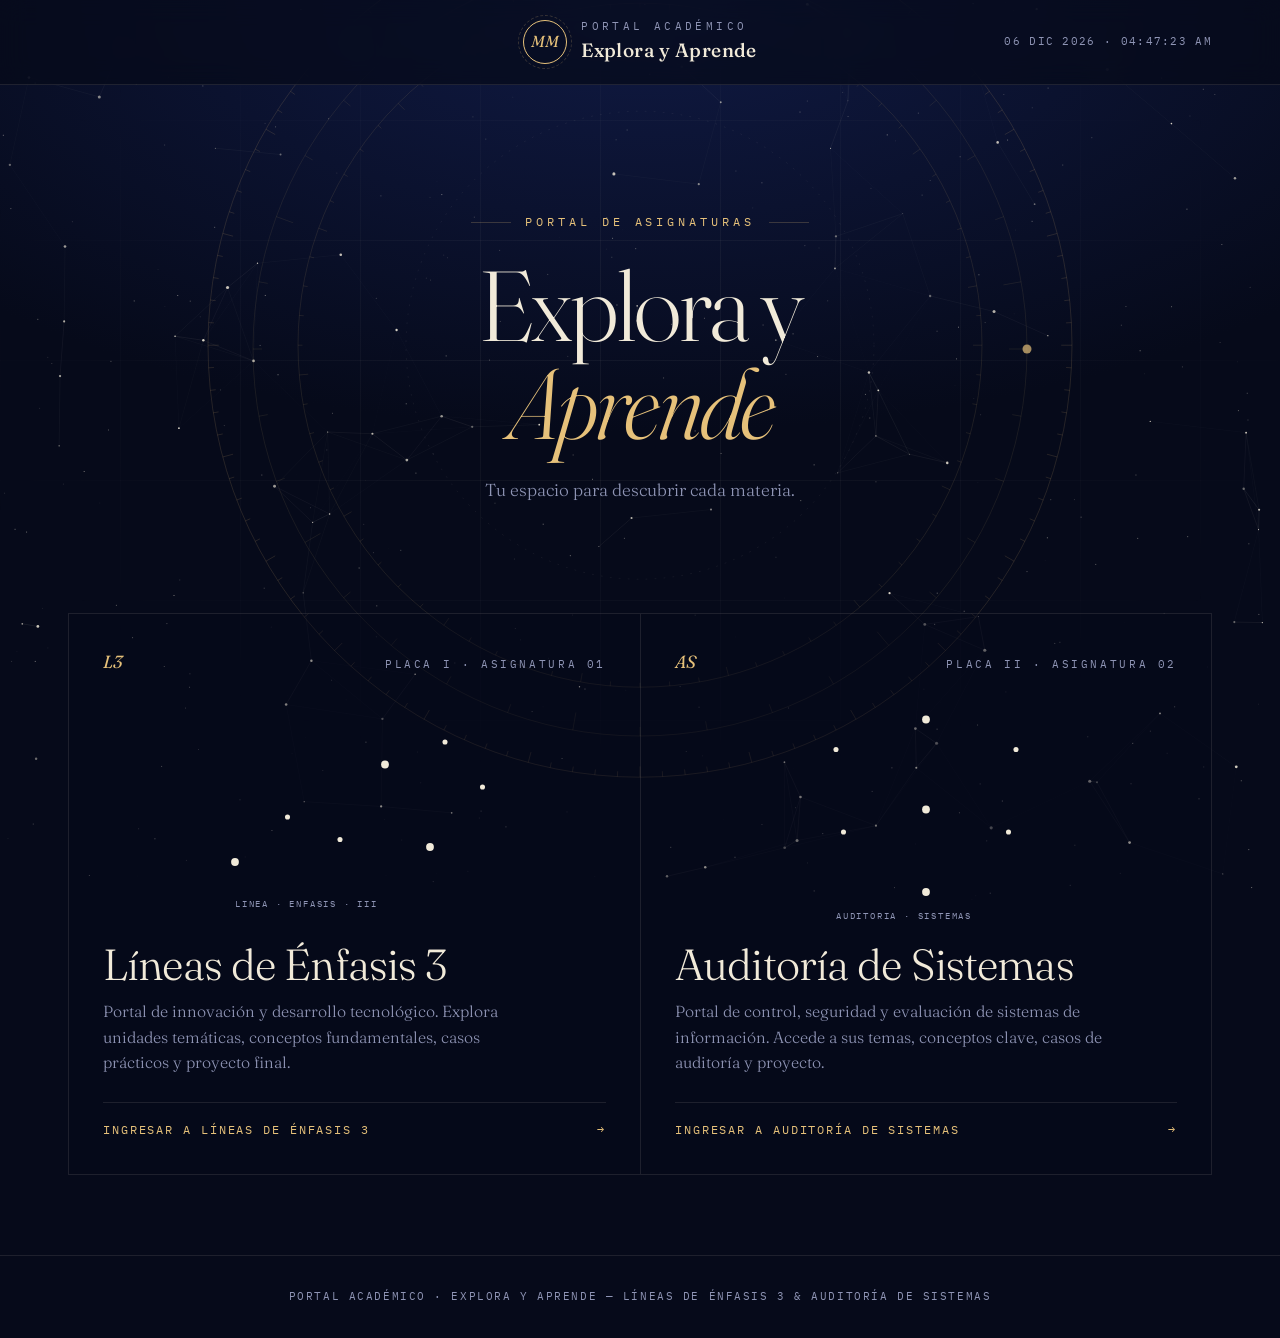
==== commit d59fdff2: "Add files via upload" ====
--- a/index.html
+++ b/index.html
@@ -3,8 +3,14 @@
 <head>
     <meta charset="utf-8">
     <meta name="viewport" content="width=device-width, initial-scale=1">
-    <title>Materias vistas con Mahecha — Portal Académico</title>
+    <title>Explora y Aprende — Portal Académico</title>
     <meta name="theme-color" content="#060a1a">
+    <!-- Favicon Sistema Solar -->
+    <link rel="icon" type="image/svg+xml" href="logos/favicon.svg">
+    <link rel="icon" type="image/png" sizes="32x32" href="logos/favicon-32x32.png">
+    <link rel="icon" type="image/png" sizes="16x16" href="logos/favicon-16x16.png">
+    <link rel="apple-touch-icon" sizes="180x180" href="logos/favicon-192x192.png">
+    <link rel="shortcut icon" href="logos/favicon.ico">
     <link rel="preconnect" href="https://fonts.googleapis.com">
     <link rel="preconnect" href="https://fonts.gstatic.com" crossorigin>
     <link rel="stylesheet" href="https://fonts.googleapis.com/css2?family=Fraunces:ital,opsz,wght@0,9..144,300;0,9..144,500;1,9..144,300;1,9..144,500&family=IBM+Plex+Mono:wght@400;500&display=swap">
@@ -23,10 +29,10 @@
                 <div class="brand-mark">MM</div>
                 <div class="brand-text">
                     <div class="brand-title">PORTAL ACADÉMICO</div>
-                    <div class="brand-subtitle-main">Materias vistas con Mahecha</div>
+                    <div class="brand-subtitle-main">Explora y Aprende</div>
                 </div>
             </a>
-            <span class="coordenadas" data-reloj aria-hidden="true">AR 00h 00m 00s · DEC +04° 36′</span>
+            <span class="coordenadas" data-reloj aria-hidden="true">15 NOV 2026 · 07:56:00 PM</span>
         </div>
     </header>
 
@@ -36,8 +42,8 @@
             <section class="portal-title-box">
                 <div class="astrolabio" aria-hidden="true" data-astrolabio></div>
                 <span class="eyebrow revelar" style="--d: .2s">Portal de asignaturas</span>
-                <h1 class="revelar" style="--d: .35s">Materias vistas<br>con <span>Mahecha</span></h1>
-                <p class="revelar" style="--d: .5s">Selecciona una asignatura para acceder a su conjunto completo de páginas (Inicio, Temas, Conceptos, Casos prácticos y Proyecto).</p>
+                <h1 class="revelar" style="--d: .35s">Explora y<br><span>Aprende</span></h1>
+                <p class="revelar" style="--d: .5s">Tu espacio para descubrir cada materia.</p>
             </section>
 
             <!-- Dos botones / tarjetas grandes (según boceto) -->
@@ -98,7 +104,7 @@
     </main>
 
     <footer class="site-footer">
-        Portal académico · Materias vistas con Mahecha — Líneas de Énfasis 3 &amp; Auditoría de Sistemas
+        Portal académico · Explora y Aprende — Líneas de Énfasis 3 &amp; Auditoría de Sistemas
     </footer>
 </body>
 </html>
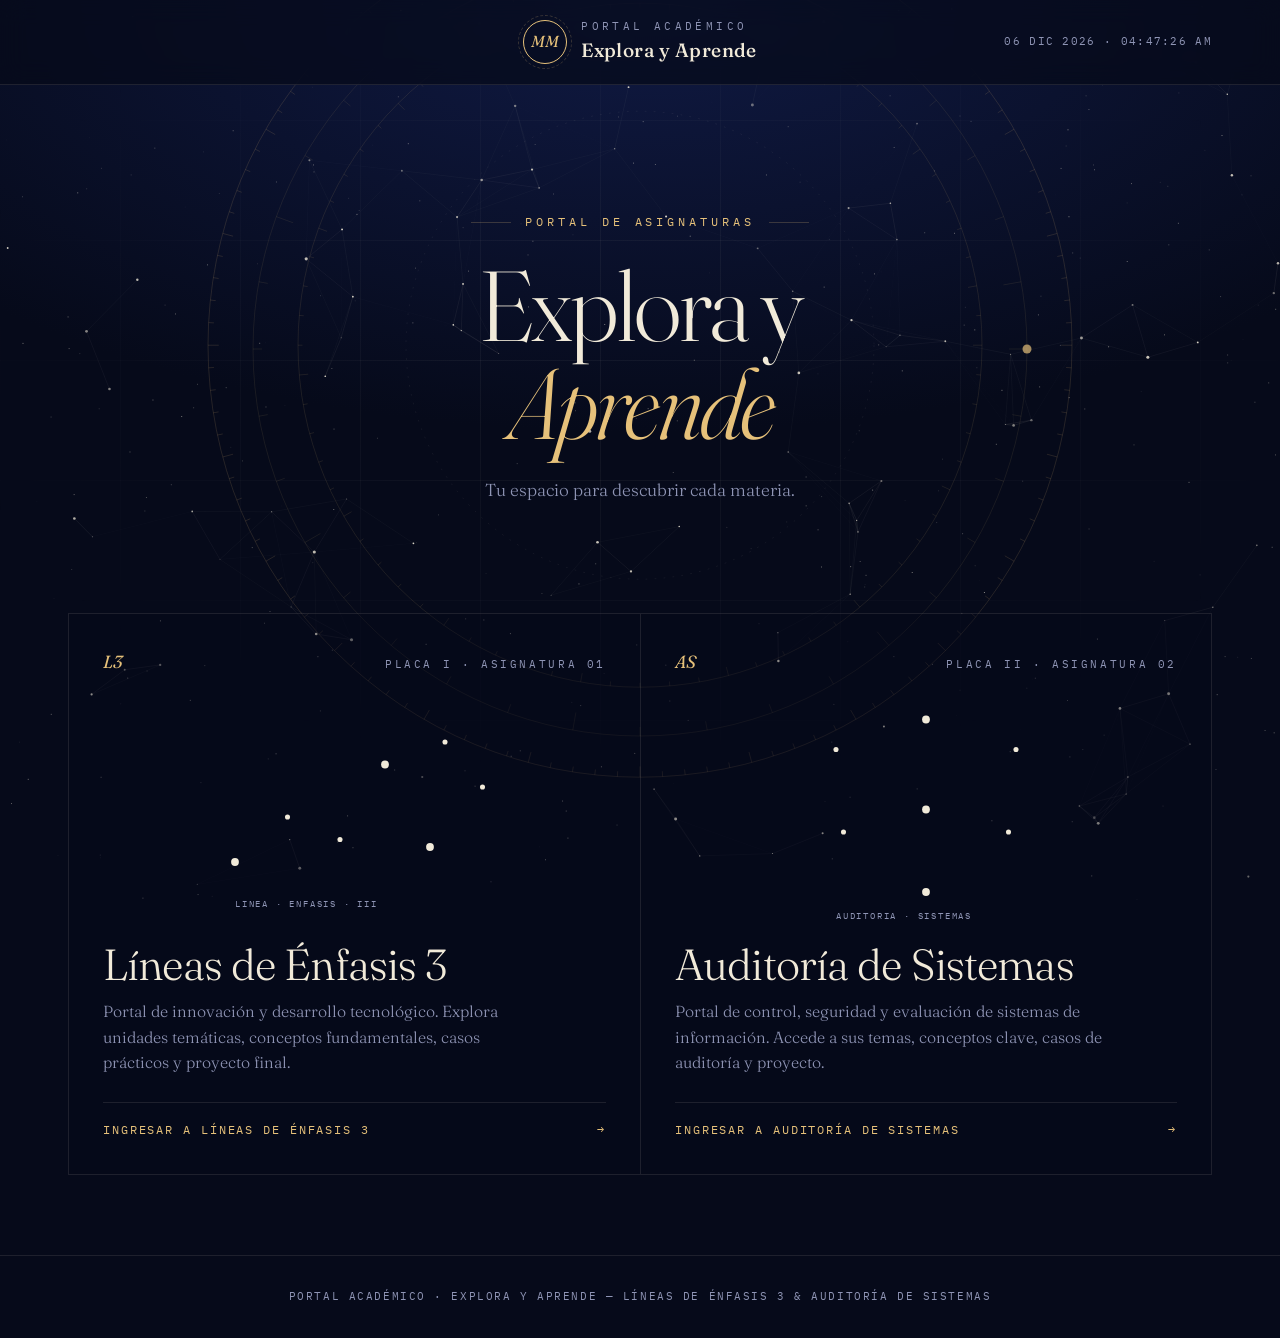
==== commit 41ca8ed9: "Add files via upload" ====
--- a/index.html
+++ b/index.html
@@ -19,7 +19,6 @@
     <script src="js/carta-estelar.js" defer></script>
 </head>
 <body>
-    <!-- Fondo: retícula de coordenadas + red de constelaciones (js/carta-estelar.js) -->
     <div class="reticula" aria-hidden="true"></div>
     <canvas id="constelacion" aria-hidden="true"></canvas>
 
@@ -38,17 +37,13 @@
 
     <main>
         <div class="portal-wrapper">
-            <!-- Recuadro superior del título (según boceto) -->
             <section class="portal-title-box">
                 <div class="astrolabio" aria-hidden="true" data-astrolabio></div>
                 <span class="eyebrow revelar" style="--d: .2s">Portal de asignaturas</span>
                 <h1 class="revelar" style="--d: .35s">Explora y<br><span>Aprende</span></h1>
                 <p class="revelar" style="--d: .5s">Tu espacio para descubrir cada materia.</p>
             </section>
-
-            <!-- Dos botones / tarjetas grandes (según boceto) -->
             <section class="portal-subjects-grid revelar" style="--d: .65s">
-                <!-- Botón izquierdo: Líneas de Énfasis 3 -->
                 <a href="linea-enfasis-3/index.html" class="subject-card-btn card-enfasis">
                     <div class="subject-card-top">
                         <span class="card-icon">L3</span>
@@ -74,7 +69,6 @@
                     <div class="subject-card-footer">Ingresar a Líneas de Énfasis 3 <b aria-hidden="true">→</b></div>
                 </a>
 
-                <!-- Botón derecho: Auditoría de Sistemas -->
                 <a href="auditoria-sistemas/index.html" class="subject-card-btn card-auditoria">
                     <div class="subject-card-top">
                         <span class="card-icon">AS</span>
--- a/css/portada.css
+++ b/css/portada.css
@@ -1,17 +1,8 @@
-/* ===================================================
-   PORTADA — DISEÑO "CARTA ESTELAR"
-   Solo lo exclusivo de index.html. La base (fondo, encabezado,
-   pie, constelaciones) está en carta-estelar.css.
-=================================================== */
 
 .subject-badge,
 .subject-card-footer {
     font-family: var(--fuente-mono);
 }
-
-/* ==================================
-   TÍTULO
-================================== */
 
 .portal-title-box {
     position: relative;
@@ -40,9 +31,6 @@
     font-weight: 300;
 }
 
-/* ==================================
-   TARJETAS DE MATERIAS (PLACAS)
-================================== */
 
 .portal-subjects-grid {
     display: grid;
@@ -72,7 +60,6 @@
     background: rgba(230, 193, 122, 0.04);
 }
 
-/* Esquinas tipo placa fotográfica */
 .subject-card-btn::before,
 .subject-card-btn::after {
     content: "";
